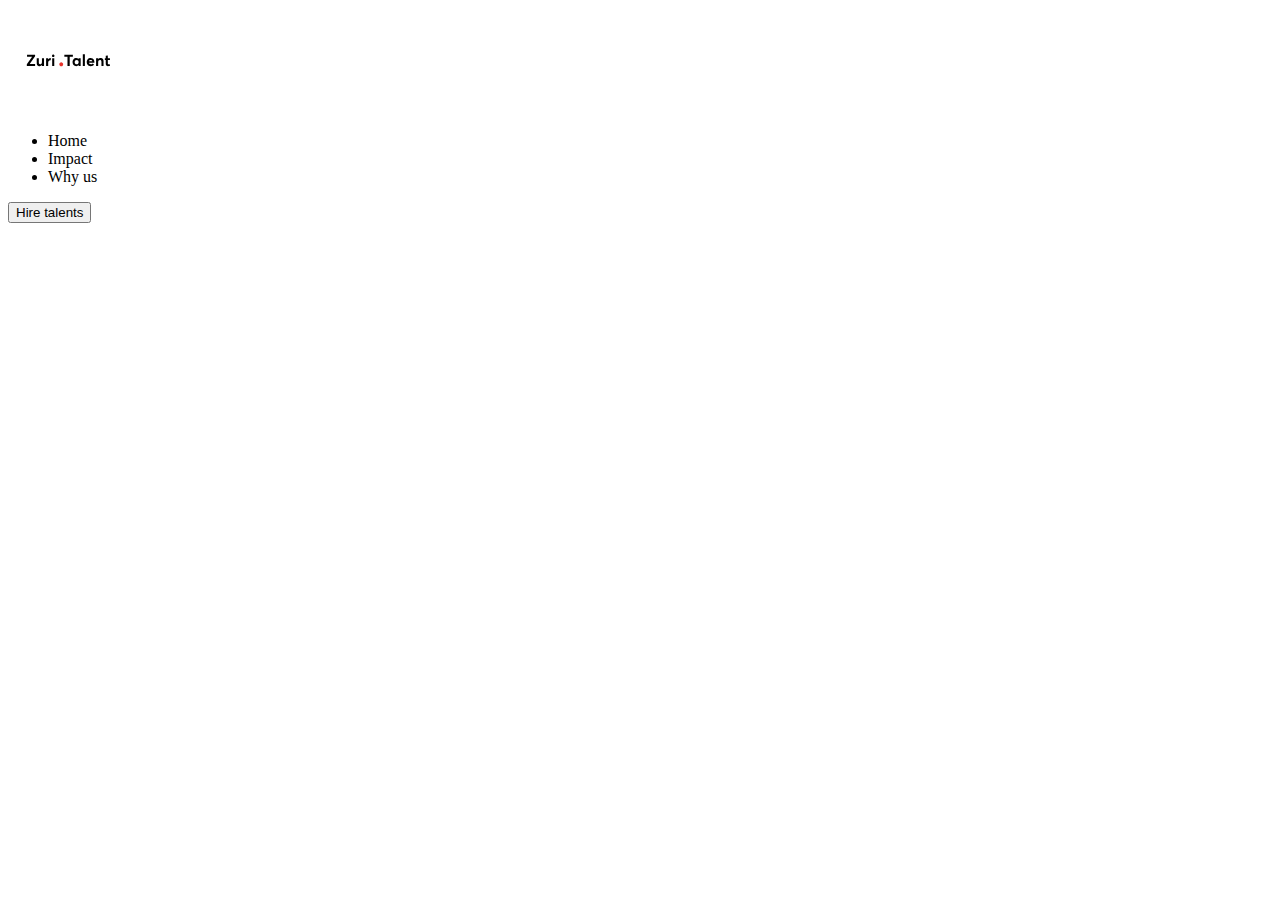
==== industry-exp.html @ 5bb05287 "Rename Page3.html to industry-exp.html" ====
<!DOCTYPE html>
<html lang="en">
<head>
    <meta charset="UTF-8">
    <meta http-equiv="X-UA-Compatible" content="IE=edge">
    <meta name="viewport" content="width=device-width, initial-scale=1.0">
    <title>Document</title>
</head>
<body>

    <header>
        <div>
           <img src="zuri-talent-img.svg">
        </div>
    
        <div>
            <ul>
                <li>Home </li>
                <li>Impact</li>
                <li>Why us</li>
            </ul>
        </div>
        
        <div>
            <button>Hire talents</button>
        </div>

    </header>
    
</body>
</html>
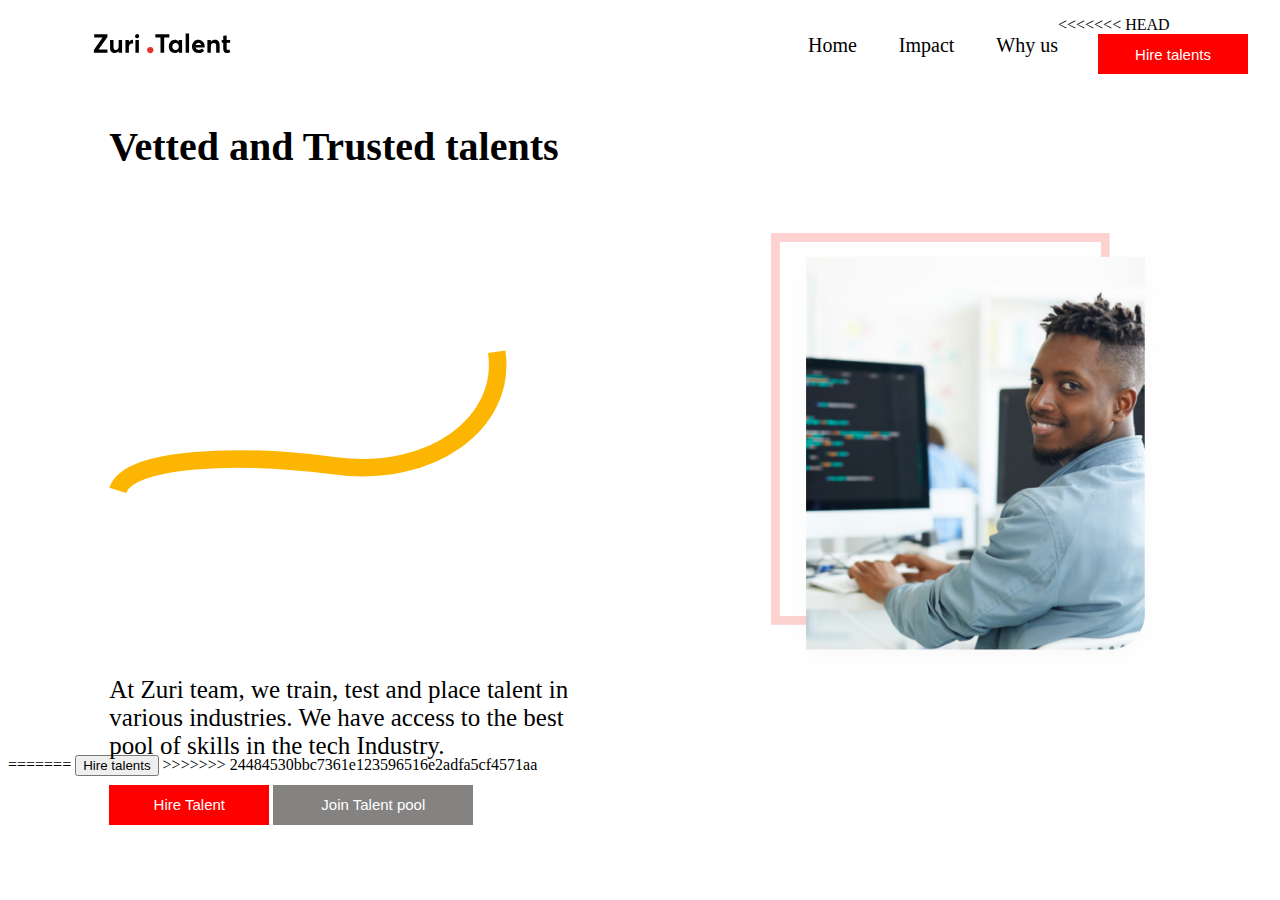
==== commit fd38824a: "Zuri Internship" ====
--- a/industry-exp.html
+++ b/industry-exp.html
@@ -4,7 +4,13 @@
     <meta charset="UTF-8">
     <meta http-equiv="X-UA-Compatible" content="IE=edge">
     <meta name="viewport" content="width=device-width, initial-scale=1.0">
+<<<<<<< HEAD
+    <link rel="stylesheet" type ="text/css" href = "page3.css">
     <title>Document</title>
+
+=======
+    <title>Document</title>
+>>>>>>> 24484530bbc7361e123596516e2adfa5cf4571aa
 </head>
 <body>
 
@@ -22,6 +28,31 @@
         </div>
         
         <div>
+<<<<<<< HEAD
+            <button id="hirebtn">Hire talents</button>
+        </div>
+
+    </header>
+
+    <main>
+<section id="section1">
+    <div>
+        <h1>Vetted and Trusted talents</h1>
+        <img id="yellow-line" src="thick2.svg">
+        <p>At Zuri team, we train, test and place talent in<br> various industries. We have access to the best <br>pool of skills in the tech Industry.</p>
+        <button id="btn1">Hire Talent</button>
+        <button id="btn2" >Join Talent pool</button>
+   </div>
+    <div>
+        <img src="section1male.png">
+    </div>
+</section>
+
+
+    </main>   
+</body>
+</html>
+=======
             <button>Hire talents</button>
         </div>
 
@@ -29,3 +60,4 @@
     
 </body>
 </html>
+>>>>>>> 24484530bbc7361e123596516e2adfa5cf4571aa
--- a/page3.css
+++ b/page3.css
@@ -0,0 +1,91 @@
+main{
+    position: relative;
+    top: 70px;
+}
+
+
+header{
+    position: fixed;
+    display: flex;
+    flex-direction: row;
+    background-color: white;
+    top: 0;
+    padding: 20px;
+    align-items: center;
+    height: 50px;
+    z-index: 1000;
+}
+
+header img{
+    width: 200px;
+    height: 250px;
+    margin-left: 30px;
+    padding: 5px;
+
+}
+
+header ul{
+    display: flex;
+    justify-content: space-between;
+    list-style-type: none;
+    width: 250px;
+    margin-left: 500px;
+    gap: 30px;
+}
+
+header li{
+   width: 25% 25% 25% 25%;
+   font-size: 20px;
+}
+
+#hirebtn{
+    background-color: red;
+    color: white;
+    border: none;
+    font-size: 15px;
+    width: 150px;
+    height: 40px;
+    margin-left: 40px;
+}
+
+#section1{
+    display: flex;
+    justify-content:  space-around;
+    align-items: center;
+}
+
+#section1 h1{
+     font-size: 40px;
+}
+
+#yellow-line{
+    width: 10px;
+    height: 5px;
+}
+
+#section1 p{
+    font-size: 25px;
+}
+
+#section1 img{
+    width: 400px;
+    height: 450px;
+}
+
+#btn1{
+    background-color: red;
+    color: white;
+    width: 160px;
+    height: 40px;
+    border: none;
+    font-size: 15px;
+}
+
+#btn2{
+    background-color: rgb(133, 130, 130);
+    color: white;
+    width: 200px;
+    height: 40px;
+    border: none;
+    font-size: 15px;
+}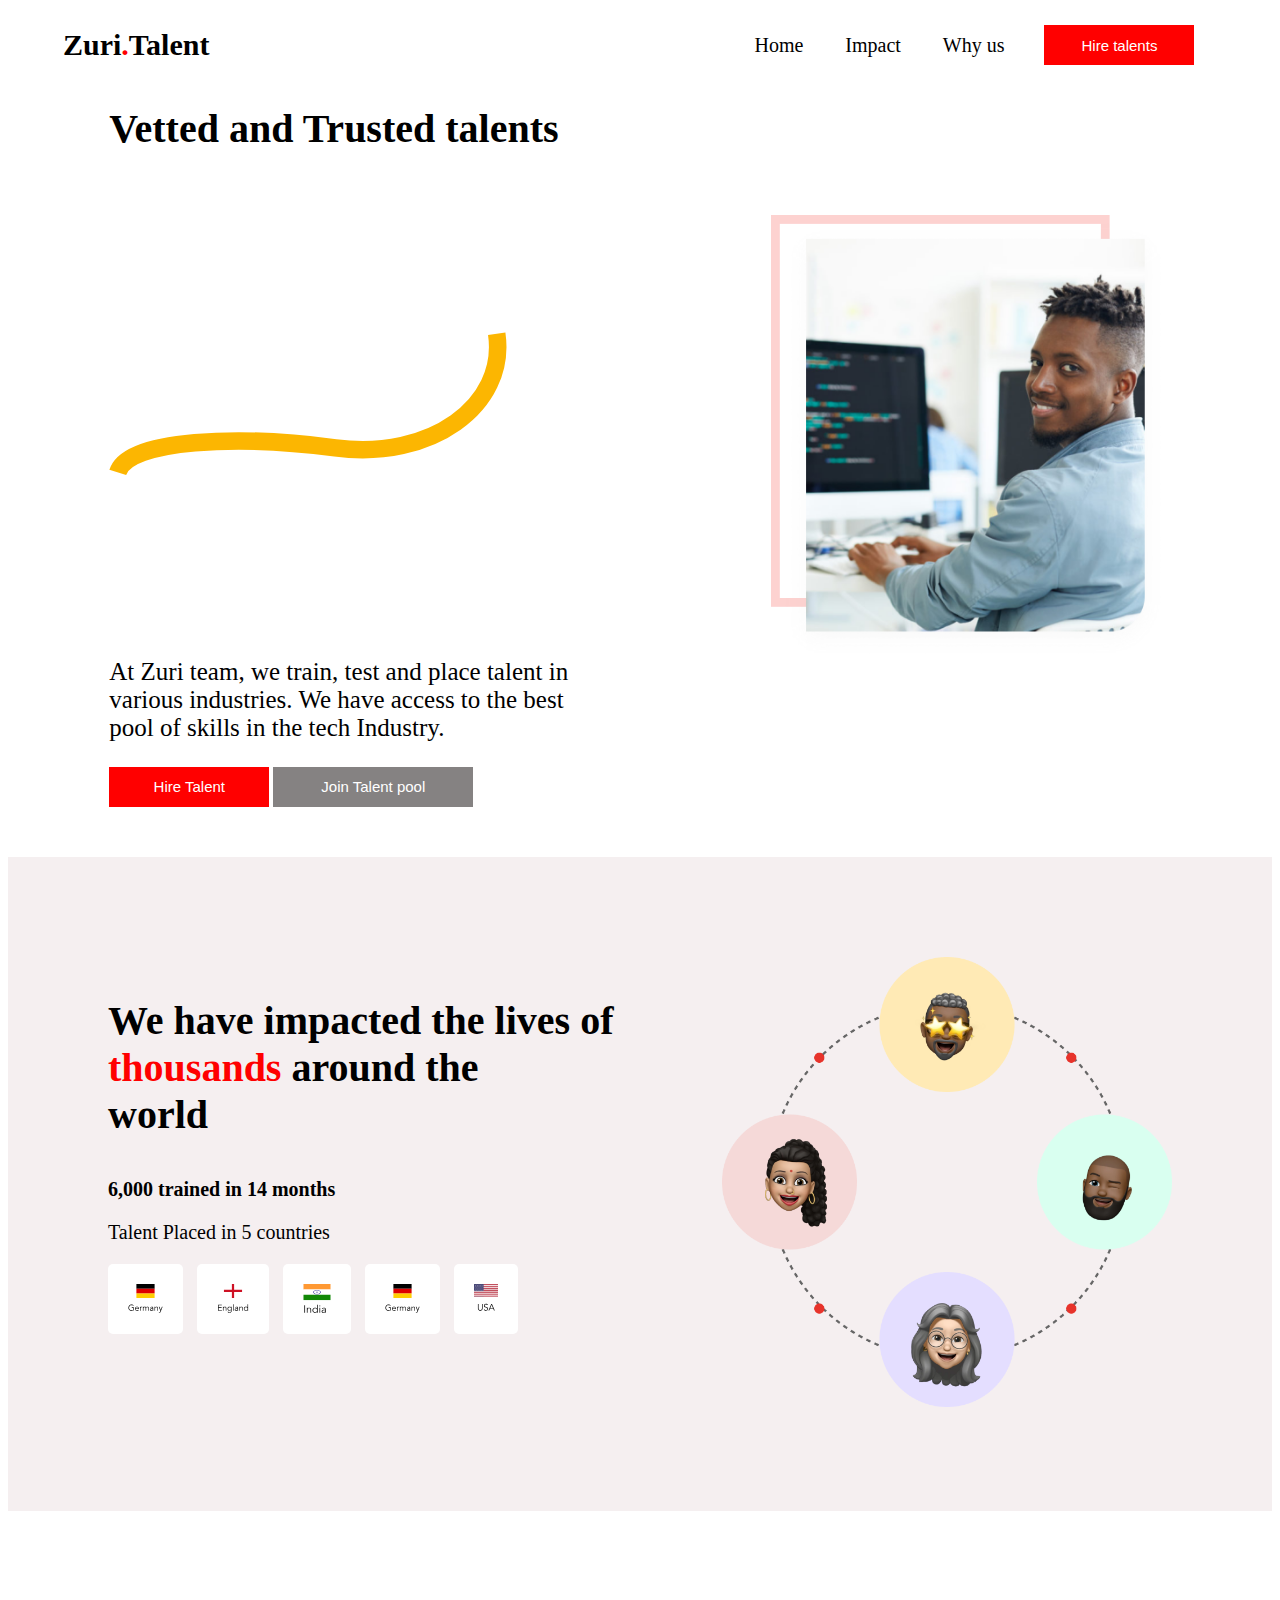
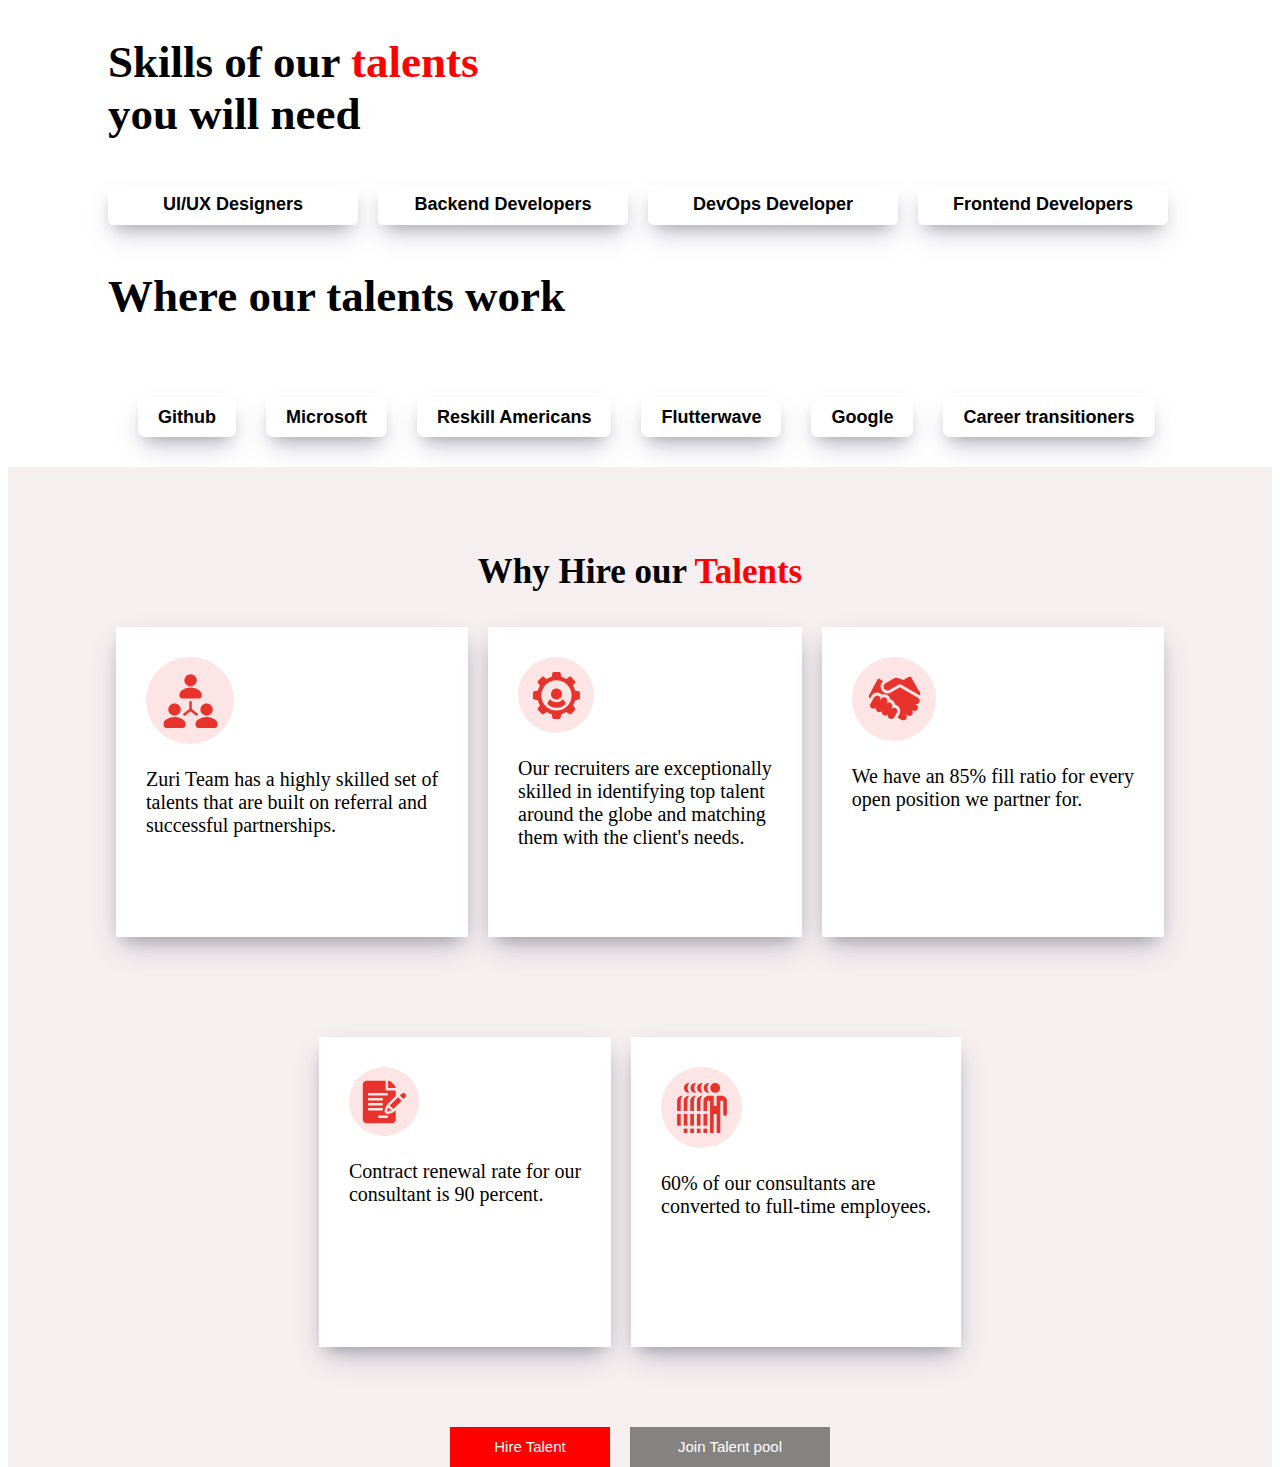
==== commit 40642582: "Zuri Internship" ====
--- a/industry-exp.html
+++ b/industry-exp.html
@@ -4,19 +4,14 @@
     <meta charset="UTF-8">
     <meta http-equiv="X-UA-Compatible" content="IE=edge">
     <meta name="viewport" content="width=device-width, initial-scale=1.0">
-<<<<<<< HEAD
     <link rel="stylesheet" type ="text/css" href = "page3.css">
     <title>Document</title>
-
-=======
-    <title>Document</title>
->>>>>>> 24484530bbc7361e123596516e2adfa5cf4571aa
 </head>
 <body>
 
     <header>
         <div>
-           <img src="zuri-talent-img.svg">
+           <p>Zuri<span style="color: red;">.</span>Talent</p>
         </div>
     
         <div>
@@ -28,7 +23,6 @@
         </div>
         
         <div>
-<<<<<<< HEAD
             <button id="hirebtn">Hire talents</button>
         </div>
 
@@ -48,16 +42,103 @@
     </div>
 </section>
 
+<section id="section2">
+    <div>
+    <div>
+        <h3>We have impacted the lives of <span style="color: red;">thousands</span> around the <br>world</h3>
+        <p id="p1">6,000 trained in 14 months </p>
+        <p id="p2">Talent Placed in 5 countries </p>
+    </div>
+
+    <div id="flags">
+         <img id="GER-flag" src="GER.svg">
+         <img id="ENG-flag" src="ENG.svg">
+         <img id="IND-flag" src="ind.svg">
+         <img id="NIG-flag" src="GER.svg">
+         <img id="USA-flag" src="ussa.svg">
+    </div>
+    </div>
+
+    <div>
+        <img id="section2-img" src="section2-img.png"> 
+    </div>
+
+</section>
+
+<section id="section3">
+    <div>
+        <h3>Skills of our <span style="color: red;">talents</span> <br> you will need</h3>
+    </div>
+    
+    <div id="section3btns">
+        <button>UI/UX Designers</button>
+        <button>Backend Developers</button>
+        <button>DevOps Developer</button>
+        <button>Frontend Developers</button>
+    </div>
+
+    <div>
+      <div>
+        <h3>Where our talents work</h3>
+      </div>
+
+      <div id="section3btns-b">
+        <button>Github</button>
+        <button>Microsoft</button>
+        <button>Reskill Americans</button>
+        <button>Flutterwave</button>
+        <button>Google</button>
+        <button>Career transitioners</button>
+
+      </div>
+
+    </div>
+    </div>
+</section>
+
+<section id="section4">
+    <h3>Why Hire our <span style="color:red;">Talents</span></h3>
+    <div id="flex">
+        <div id="flex1">
+            <img src="people.svg">
+            <p>Zuri Team has a highly skilled set of <br>talents that are built on referral and<br> successful partnerships.</p>
+        </div>
+
+        <div id="flex2">
+            <img src="mech.svg">
+            <p>Our recruiters are exceptionally <br>skilled in identifying top talent<br> around the globe and matching <br>them with the client's needs.</p>
+        </div>
+
+        <div id="flex3">
+            <img src="hand (1).svg">
+            <p>We have an 85% fill ratio for every <br>open position we partner for.</p>
+        </div>
+
+        <div id="flex4">
+            <img src="write.svg">
+            <p>Contract renewal rate for our <br>consultant is 90 percent.</p>
+        </div>
+
+        <div id="flex5">
+            <img src="many.svg">
+            <p>60% of our consultants are <br>converted to full-time employees.</p>
+        </div>
+    </div>
+
+    <div id="sec4-btns">
+        <button id="btn1">Hire Talent</button>
+        <button id="btn2" >Join Talent pool</button>
+    </div>
+</section>
 
     </main>   
-</body>
-</html>
-=======
-            <button>Hire talents</button>
-        </div>
 
-    </header>
+<footer>
+    <p><span style="color: red;"></span>Zuri</span>.Talent</p>
+
+        
+</footer>
     
 </body>
 </html>
->>>>>>> 24484530bbc7361e123596516e2adfa5cf4571aa
+
--- a/page3.css
+++ b/page3.css
@@ -1,3 +1,5 @@
+
+
 main{
     position: relative;
     top: 70px;
@@ -16,9 +18,9 @@
     z-index: 1000;
 }
 
-header img{
-    width: 200px;
-    height: 250px;
+header p{
+    font-size: 30px;
+    font-weight: bolder;
     margin-left: 30px;
     padding: 5px;
 
@@ -59,7 +61,7 @@
 }
 
 #yellow-line{
-    width: 10px;
+    width: 5px;
     height: 5px;
 }
 
@@ -88,4 +90,180 @@
     height: 40px;
     border: none;
     font-size: 15px;
-}+}
+
+#section2{
+    display: flex;
+    align-content: center;
+    justify-content: space-between;
+    padding: 100px;
+    background-color: rgb(245, 239, 240);
+    margin-top: 50px;
+}
+
+#section2 #section2-img{
+    height: 450px;
+    width: 450px;
+}
+
+#section2 h3{
+    font-size: 40px;
+    font-weight: 900;
+}
+
+#section2 #p1{
+    font-size: 20px;
+    font-weight: 700;
+}
+
+#section2 #p2{
+    font-size: 20px;
+    font-weight: 10;
+}
+
+#flags{
+    display: flex;
+    gap: 14px;
+    width: 70px;
+
+}
+
+#GER-flag{
+   background-color: white;
+   width: 60px;
+   height: 30px;
+   border-radius: 5px;
+   padding: 20px;
+
+}
+
+#IND-flag{
+    background-color: white;
+    width: 60px;
+    height: 30px;
+    border-radius: 5px;
+    padding: 20px;
+}
+
+#ENG-flag{
+    background-color: white;
+    width: 60px;
+    height: 30px;
+    border-radius: 5px;
+    padding: 20px;
+
+}
+
+#NIG-flag{
+    background-color: white;
+    width: 60px;
+    height: 30px;
+    border-radius: 5px;
+    padding: 20px;
+
+}
+
+#USA-flag{
+    background-color: white;
+    width: 60px;
+    height: 30px;
+    border-radius: 5px;
+    padding: 20px;
+}
+
+#section3{
+    padding-left: 100px;
+    padding-top: 80px;
+}
+
+#section3 h3{
+    font-size: 45px;
+}
+
+#section3btns{
+    display: flex;
+    gap: 20px;
+}
+
+#section3btns button{
+    border: none;
+    background-color: white;
+    border-radius: 5px;
+    box-shadow: rgba(50, 50, 93, 0.25) 0px 13px 27px -5px, rgba(0, 0, 0, 0.3) 0px 8px 16px -8px;
+    width: 250px;
+    height: 40px;
+    font-size: 18px;
+    font-weight: 600;
+
+}
+
+#section3btns-b {
+    display: flex;
+    gap: 30px;
+    padding: 30px;
+}
+
+#section3btns-b button{
+    background-color: white;
+   width: auto;
+   height: 40px;
+   border: none;
+   border-radius: 7px;
+   box-shadow: rgba(50, 50, 93, 0.25) 0px 13px 27px -5px, rgba(0, 0, 0, 0.3) 0px 8px 16px -8px;
+   font-size: 18px;
+   font-weight: 600;
+   padding: 20px;
+   padding-top: 10px;
+}
+
+#section4{
+    background-color: rgb(245, 239, 240);
+    padding-top: 50px;
+}
+
+#section4 h3{
+    text-align: center;
+    font-size: 35px;
+}
+
+#flex{
+    display: flex;
+    flex-wrap: wrap;
+    gap: 20px;
+    height: 800px;
+    justify-content: center;
+}
+
+#flex1, #flex2, #flex3, #flex4, #flex5{
+    background-color: white;
+    box-shadow: rgba(50, 50, 93, 0.25) 0px 13px 27px -5px, rgba(0, 0, 0, 0.3) 0px 8px 16px -8px;
+    height: 250px;
+    padding: 30px;
+}
+
+#flex img{
+    width: 30%;
+}
+
+#flex p{
+    font-size: 20px;
+}
+
+#flex1:hover, #flex2:hover, #flex3:hover, #flex4:hover, #flex5:hover{
+    background-color: black;
+    color: white;
+}
+
+#sec4-btns{
+    display: flex;
+    justify-content: center;
+    gap: 20px;
+}
+
+footer{
+    background-color: black;
+    color: white;
+}
+
+
+ 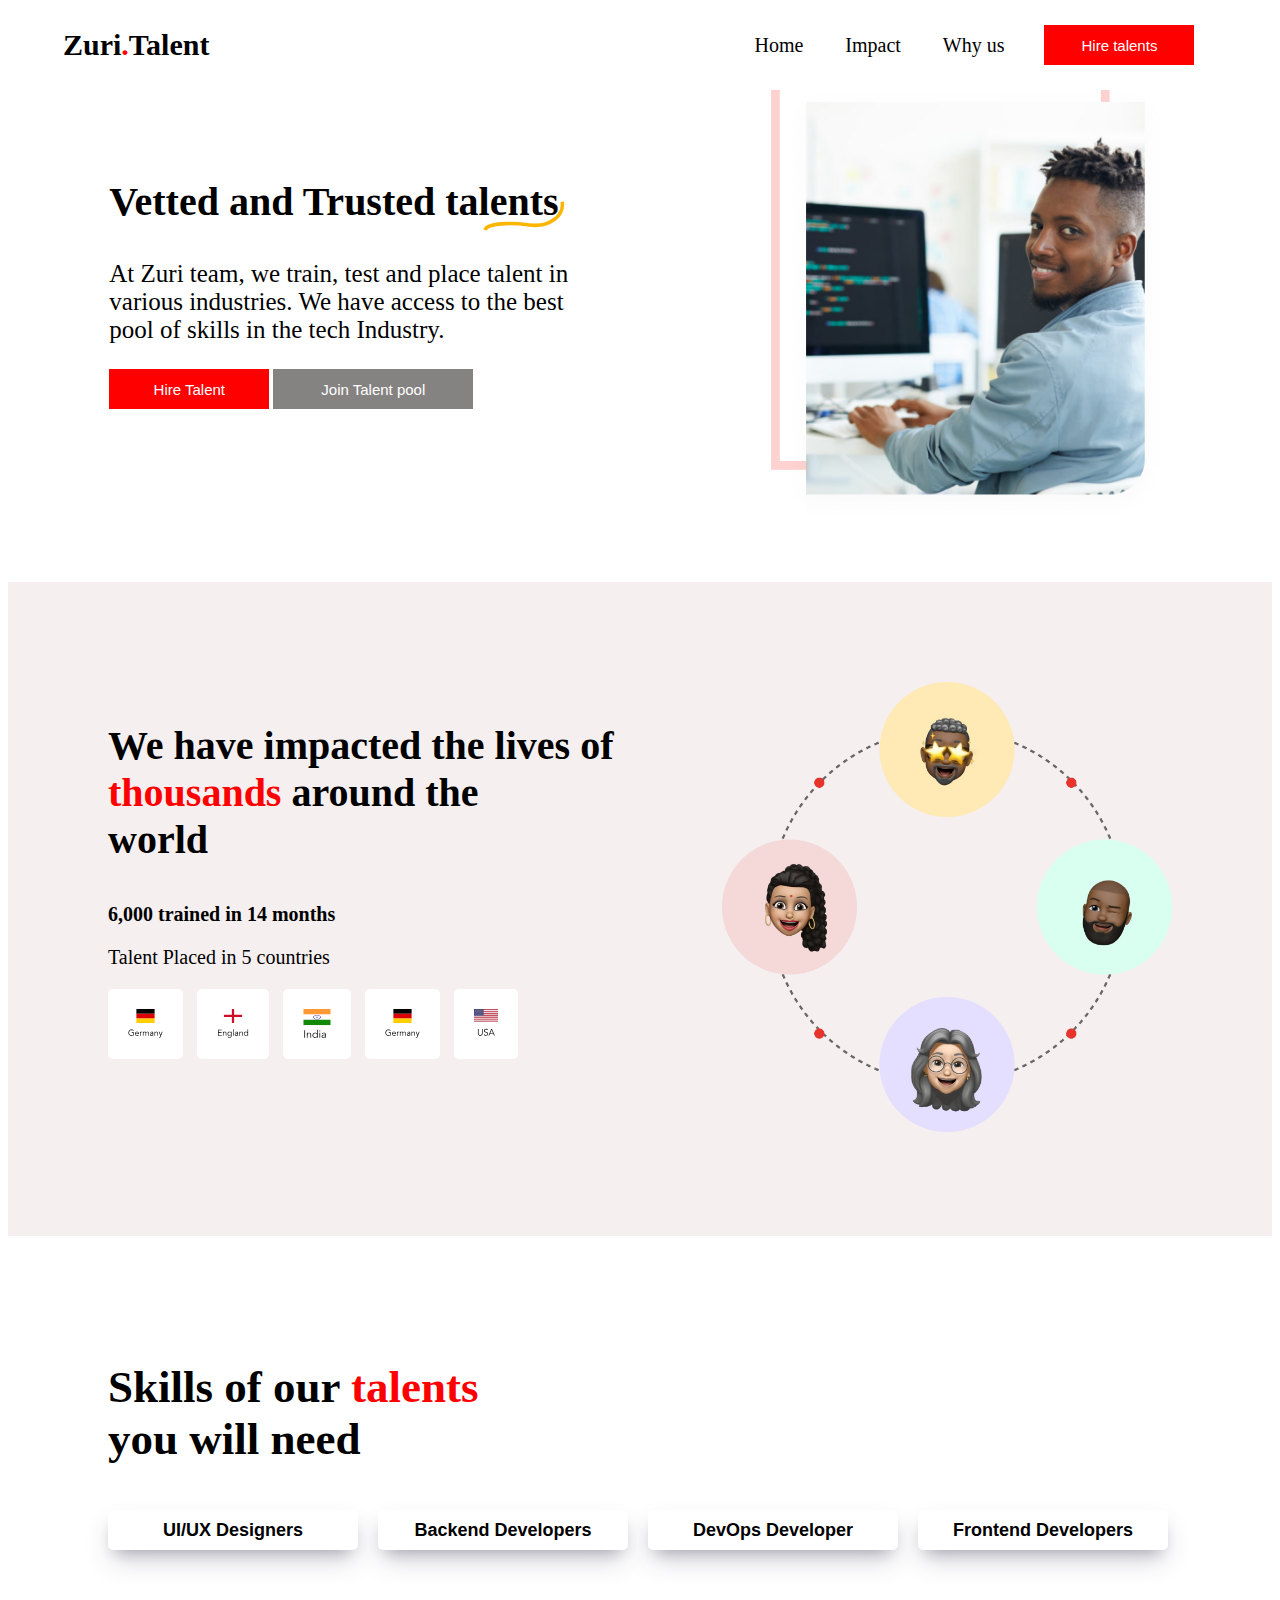
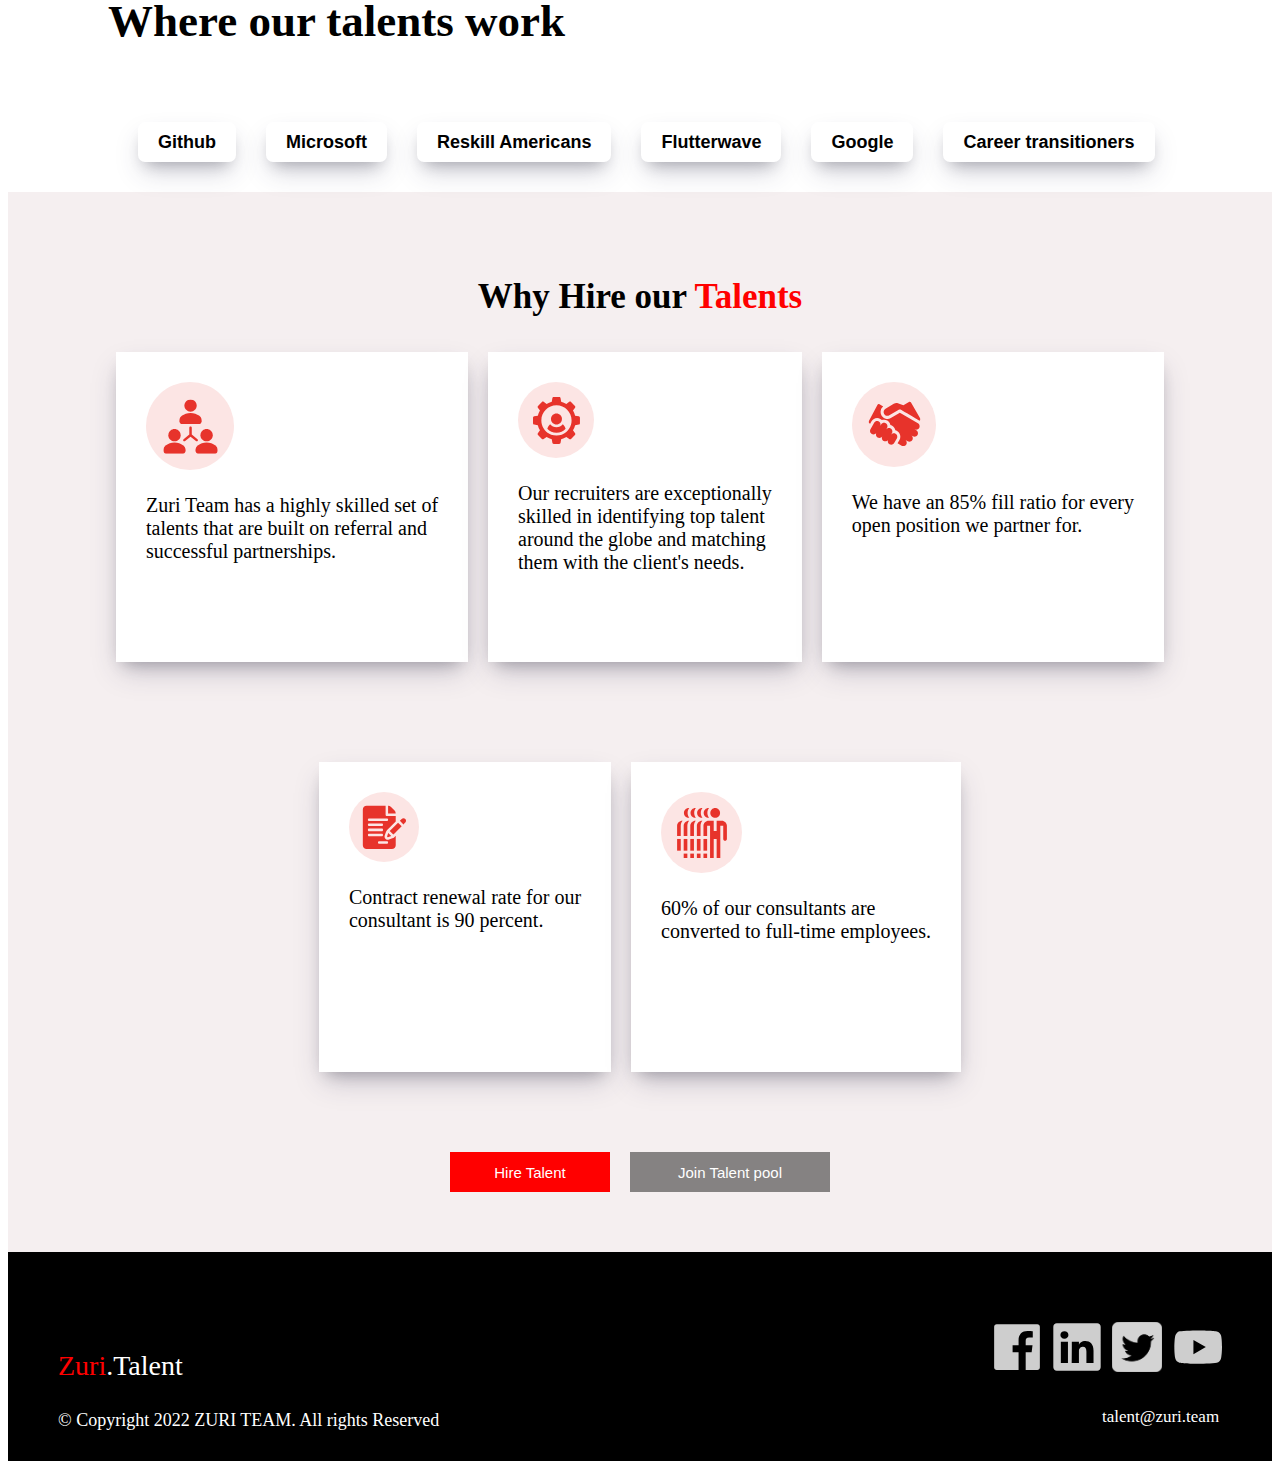
==== commit 2e8c43fd: "Zuri Internship" ====
--- a/industry-exp.html
+++ b/industry-exp.html
@@ -16,9 +16,9 @@
     
         <div>
             <ul>
-                <li>Home </li>
-                <li>Impact</li>
-                <li>Why us</li>
+                <li> <a href="#section1">Home</a> </li>
+                <li><a href="#section2">Impact</a></li>
+                <li> <a href="#section3">Why us</a></li>
             </ul>
         </div>
         
@@ -32,7 +32,7 @@
 <section id="section1">
     <div>
         <h1>Vetted and Trusted talents</h1>
-        <img id="yellow-line" src="thick2.svg">
+        <img id="yellow-line" src="thick2.svg" style="width: 100px; height: 30px; position:relative; left: 365px; bottom: 50px;">
         <p>At Zuri team, we train, test and place talent in<br> various industries. We have access to the best <br>pool of skills in the tech Industry.</p>
         <button id="btn1">Hire Talent</button>
         <button id="btn2" >Join Talent pool</button>
@@ -130,12 +130,26 @@
         <button id="btn2" >Join Talent pool</button>
     </div>
 </section>
-
+ 
     </main>   
 
 <footer>
-    <p><span style="color: red;"></span>Zuri</span>.Talent</p>
+    <div>
+        <p id="logo"><span style="color: red;">Zuri</span>.Talent</p>
+        <p id="copyright">© Copyright 2022 ZURI TEAM. All rights Reserved</p>
+    </div>
 
+    <div>
+        <div id="imgs">
+            <img src="facebook.svg">
+            <img src="linkd.svg">
+            <img src="twit.png">
+            <img src="youtube.svg">
+        </div>
+        <div>
+            <p id="email">talent@zuri.team</p>
+        </div>
+    </div>
         
 </footer>
     
--- a/page3.css
+++ b/page3.css
@@ -1,4 +1,6 @@
-
+html{
+    height: 100%;
+}
 
 main{
     position: relative;
@@ -15,7 +17,9 @@
     padding: 20px;
     align-items: center;
     height: 50px;
+    width: 100%;
     z-index: 1000;
+
 }
 
 header p{
@@ -26,6 +30,11 @@
 
 }
 
+header a{
+    text-decoration: none;
+    color: black;
+}
+
 header ul{
     display: flex;
     justify-content: space-between;
@@ -60,13 +69,11 @@
      font-size: 40px;
 }
 
-#yellow-line{
-    width: 5px;
-    height: 5px;
-}
 
 #section1 p{
     font-size: 25px;
+    position: relative;
+    bottom: 50px;
 }
 
 #section1 img{
@@ -81,6 +88,8 @@
     height: 40px;
     border: none;
     font-size: 15px;
+    position: relative;
+    bottom: 50px;
 }
 
 #btn2{
@@ -90,6 +99,8 @@
     height: 40px;
     border: none;
     font-size: 15px;
+    position: relative;
+    bottom: 50px
 }
 
 #section2{
@@ -219,11 +230,17 @@
 #section4{
     background-color: rgb(245, 239, 240);
     padding-top: 50px;
+    padding-bottom: 80px;
 }
 
 #section4 h3{
     text-align: center;
     font-size: 35px;
+}
+
+#sec4-btns{
+    position: relative;
+    top: 50px;
 }
 
 #flex{
@@ -263,7 +280,41 @@
 footer{
     background-color: black;
     color: white;
-}
-
-
- +    height: auto;
+    position: relative;top: 50px;
+    display: flex;
+    justify-content: space-between;
+    padding-top: 70px;
+    padding-bottom: 5px;
+    padding-left: 50px;
+    padding-right: 50px;
+}
+
+footer img{
+    width: 50px;
+    height: 50px;
+}
+
+footer #logo{
+    font-size: 28px;
+}
+
+footer #copyright{
+    font-size: 18px;
+}
+
+footer #imgs{
+    display: flex;
+    gap: 10px;
+}
+
+footer #email{
+    width: 50px;
+    height: 50px;
+    position: relative;
+    top: 18px;
+    font-size: 17px;
+    left: 110px;
+}
+
+
